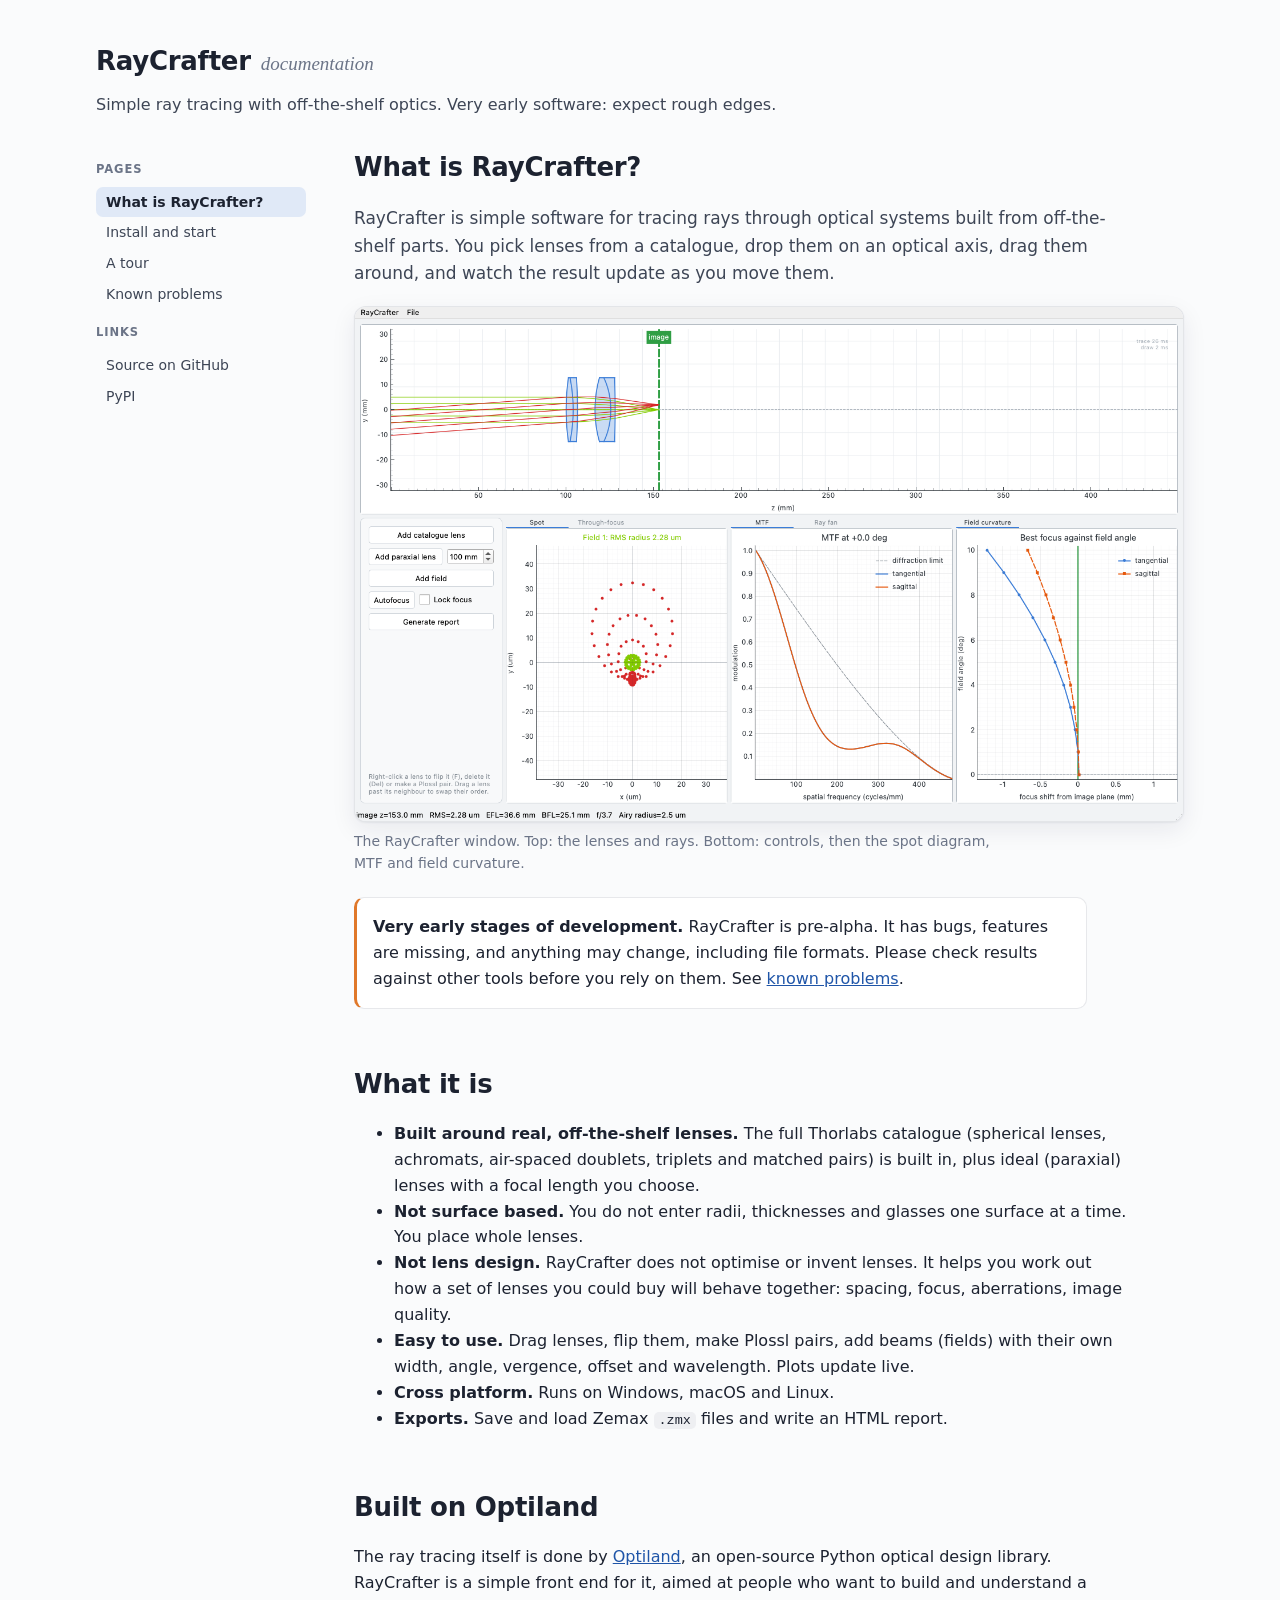
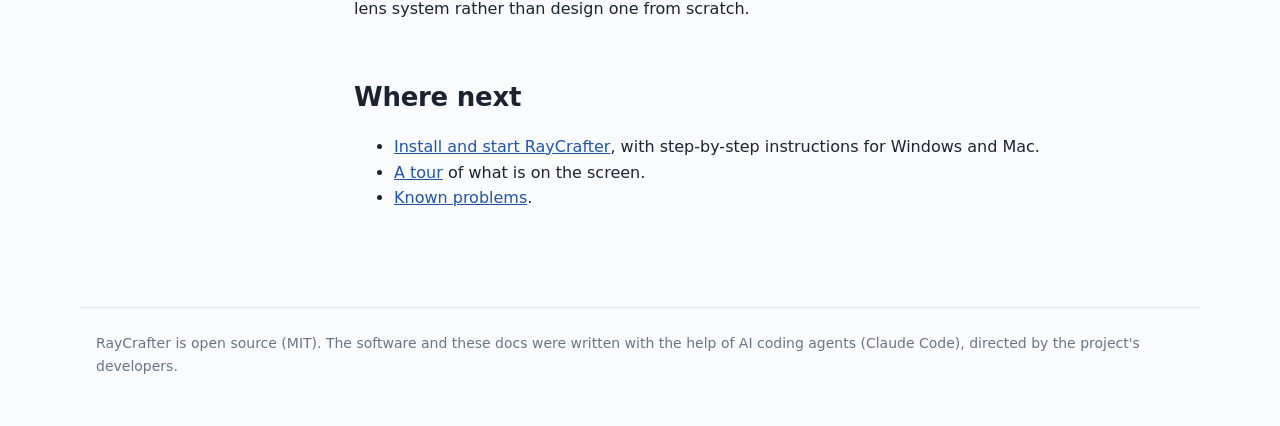
==== index.html @ bbc41669 "Initial documentation site: overview, install, tour, known problems Co-Authored-By: Claude Sonnet 5." ====
<!doctype html>
<html lang="en">
<head>
<meta charset="utf-8">
<meta name="viewport" content="width=device-width, initial-scale=1">
<title>What is RayCrafter? · RayCrafter docs</title>
<meta name="description" content="RayCrafter is simple, cross-platform software for ray tracing with off-the-shelf lenses.">
<link rel="stylesheet" href="style.css">
</head>
<body>
<header>
  <div class="brand"><b>RayCrafter</b><span>documentation</span></div>
  <p>Simple ray tracing with off-the-shelf optics. Very early software: expect rough edges.</p>
</header>
<div class="wrap">
<nav>
  <b>Pages</b>
  <a href="index.html" class="here">What is RayCrafter?</a>
  <a href="install.html">Install and start</a>
  <a href="tour.html">A tour</a>
  <a href="known-problems.html">Known problems</a>
  <b>Links</b>
  <a href="https://github.com/raycrafter-optical-design/raycrafter">Source on GitHub</a>
  <a href="https://pypi.org/project/raycrafter/">PyPI</a>
</nav>
<main>
<h2 style="margin-top:10px">What is RayCrafter?</h2>
<p class="lead">RayCrafter is simple software for tracing rays through optical systems built from off-the-shelf
parts. You pick lenses from a catalogue, drop them on an optical axis, drag them around, and watch the
result update as you move them.</p>
<figure><a href="img/main-window.png" title="Open full size"><img src="img/main-window.png" alt="The RayCrafter window: a side view of two lenses with rays, and spot, MTF and field curvature plots below"></a><figcaption>The RayCrafter window. Top: the lenses and rays. Bottom: controls, then the spot diagram, MTF and field curvature.</figcaption></figure>

<div class="note warn"><p><b>Very early stages of development.</b> RayCrafter is pre-alpha. It has bugs, features are
missing, and anything may change, including file formats. Please check results against other tools before you
rely on them. See <a href="known-problems.html">known problems</a>.</p></div>

<h2>What it is</h2>
<ul>
  <li><b>Built around real, off-the-shelf lenses.</b> The full Thorlabs catalogue (spherical lenses, achromats,
      air-spaced doublets, triplets and matched pairs) is built in, plus ideal (paraxial) lenses with a focal length you choose.</li>
  <li><b>Not surface based.</b> You do not enter radii, thicknesses and glasses one surface at a time. You place whole lenses.</li>
  <li><b>Not lens design.</b> RayCrafter does not optimise or invent lenses. It helps you work out how a set of lenses
      you could buy will behave together: spacing, focus, aberrations, image quality.</li>
  <li><b>Easy to use.</b> Drag lenses, flip them, make Plossl pairs, add beams (fields) with their own width, angle,
      vergence, offset and wavelength. Plots update live.</li>
  <li><b>Cross platform.</b> Runs on Windows, macOS and Linux.</li>
  <li><b>Exports.</b> Save and load Zemax <code>.zmx</code> files and write an HTML report.</li>
</ul>

<h2>Built on Optiland</h2>
<p>The ray tracing itself is done by <a href="https://github.com/HarrisonKramer/optiland">Optiland</a>, an open-source
Python optical design library. RayCrafter is a simple front end for it, aimed at people who want to
build and understand a lens system rather than design one from scratch.</p>

<h2>Where next</h2>
<ul>
  <li><a href="install.html">Install and start RayCrafter</a>, with step-by-step instructions for Windows and Mac.</li>
  <li><a href="tour.html">A tour</a> of what is on the screen.</li>
  <li><a href="known-problems.html">Known problems</a>.</li>
</ul>
</main>
</div>
<footer>RayCrafter is open source (MIT). The software and these docs were written with the help of AI coding agents (Claude Code), directed by the project's developers.</footer>
</body>
</html>
---- style.css ----
/* Shared style for the RayCrafter docs. Modelled on the RayMan guide. */
:root {
  --bg: #fafbfc; --surface: #ffffff; --text: #1c2230; --soft: #3d4555; --dim: #6b7487;
  --line: rgba(20, 30, 60, 0.10); --accent: #2f6fd0; --accent-ink: #1f55a8; --accent-soft: rgba(47, 111, 208, 0.12);
  --code: rgba(20, 30, 60, 0.05); --shadow: 0 1px 2px rgba(20, 30, 60, 0.06), 0 8px 24px rgba(20, 30, 60, 0.08);
}
@media (prefers-color-scheme: dark) {
  :root {
    --bg: #060913; --surface: #0c1122; --text: #e6ebf7; --soft: #c3cbdc; --dim: #8f9bb8;
    --line: rgba(255, 255, 255, 0.09); --accent: #6fa4f0; --accent-ink: #8db8f5; --accent-soft: rgba(111, 164, 240, 0.14);
    --code: rgba(255, 255, 255, 0.06); --shadow: 0 1px 2px rgba(0, 0, 0, 0.3), 0 10px 30px rgba(0, 0, 0, 0.4);
  }
}
* { box-sizing: border-box; }
html { scroll-behavior: smooth; }
body { margin: 0; background: var(--bg); color: var(--text); font: 16px/1.62 system-ui, -apple-system, "Segoe UI", sans-serif; }
.wrap { max-width: 1120px; margin: 0 auto; padding: 0 16px; display: grid; grid-template-columns: 210px minmax(0, 1fr); gap: 48px; }
header { max-width: 1120px; margin: 0 auto; padding: 40px 16px 8px; }
header .brand { display: flex; align-items: baseline; gap: 10px; }
header .brand b { font-size: 26px; letter-spacing: -0.01em; }
header .brand span { font: italic 19px Georgia, "Times New Roman", serif; color: var(--dim); }
header p { color: var(--soft); max-width: 70ch; margin: 10px 0 0; }
nav { position: sticky; top: 24px; align-self: start; padding-top: 34px; font-size: 14px; }
nav b { display: block; font-size: 11.5px; letter-spacing: .08em; text-transform: uppercase; color: var(--dim); margin: 14px 0 8px; }
nav b:first-child { margin-top: 0; }
nav a { display: block; color: var(--soft); text-decoration: none; padding: 4px 10px; border-radius: 7px; }
nav a:hover { background: var(--accent-soft); color: var(--text); }
nav a.here { background: var(--accent-soft); color: var(--text); font-weight: 600; }
main { min-width: 0; padding-bottom: 80px; }
a { color: var(--accent-ink); }
h2 { font-size: 26px; letter-spacing: -0.01em; margin: 44px 0 6px; padding-top: 10px; }
h3 { font-size: 18px; margin: 28px 0 4px; }
p, li { max-width: 72ch; }
.lead { color: var(--soft); font-size: 17px; }
figure { margin: 18px 0 22px; }
figure a { display: block; }
figure img { display: block; width: 100%; height: auto; border-radius: 12px; border: 1px solid var(--line); box-shadow: var(--shadow); background: #fafbfc; }
figure.small img { max-width: 480px; }
figcaption { font-size: 14px; color: var(--dim); margin-top: 8px; max-width: 72ch; }
.steps { counter-reset: s; padding: 0; list-style: none; }
.steps > li { counter-increment: s; position: relative; padding-left: 38px; margin: 12px 0; }
.steps > li::before { content: counter(s); position: absolute; left: 0; top: 1px; width: 26px; height: 26px; border-radius: 50%;
  background: var(--accent-soft); color: var(--accent-ink); font-weight: 650; font-size: 14px; display: grid; place-items: center; }
code { font: 13.5px ui-monospace, SFMono-Regular, Menlo, monospace; background: var(--code); padding: 1px 5px; border-radius: 5px; }
pre { background: var(--code); border: 1px solid var(--line); border-radius: 10px; padding: 12px 14px; overflow-x: auto; max-width: 100%; }
pre code { background: none; padding: 0; font-size: 13px; line-height: 1.5; }
.note { background: var(--surface); border: 1px solid var(--line); border-left: 3px solid var(--accent); border-radius: 10px; padding: 12px 16px; margin: 18px 0; max-width: 72ch; }
.note p { margin: 4px 0; }
.note.warn { border-left-color: #e0782a; }
.problems { padding-left: 20px; }
.problems li { margin: 12px 0; }
footer { max-width: 1120px; margin: 0 auto; padding: 24px 16px 48px; color: var(--dim); font-size: 14px; border-top: 1px solid var(--line); }
@media (max-width: 800px) { .wrap { grid-template-columns: 1fr; gap: 0; } nav { position: static; padding-top: 12px; } }
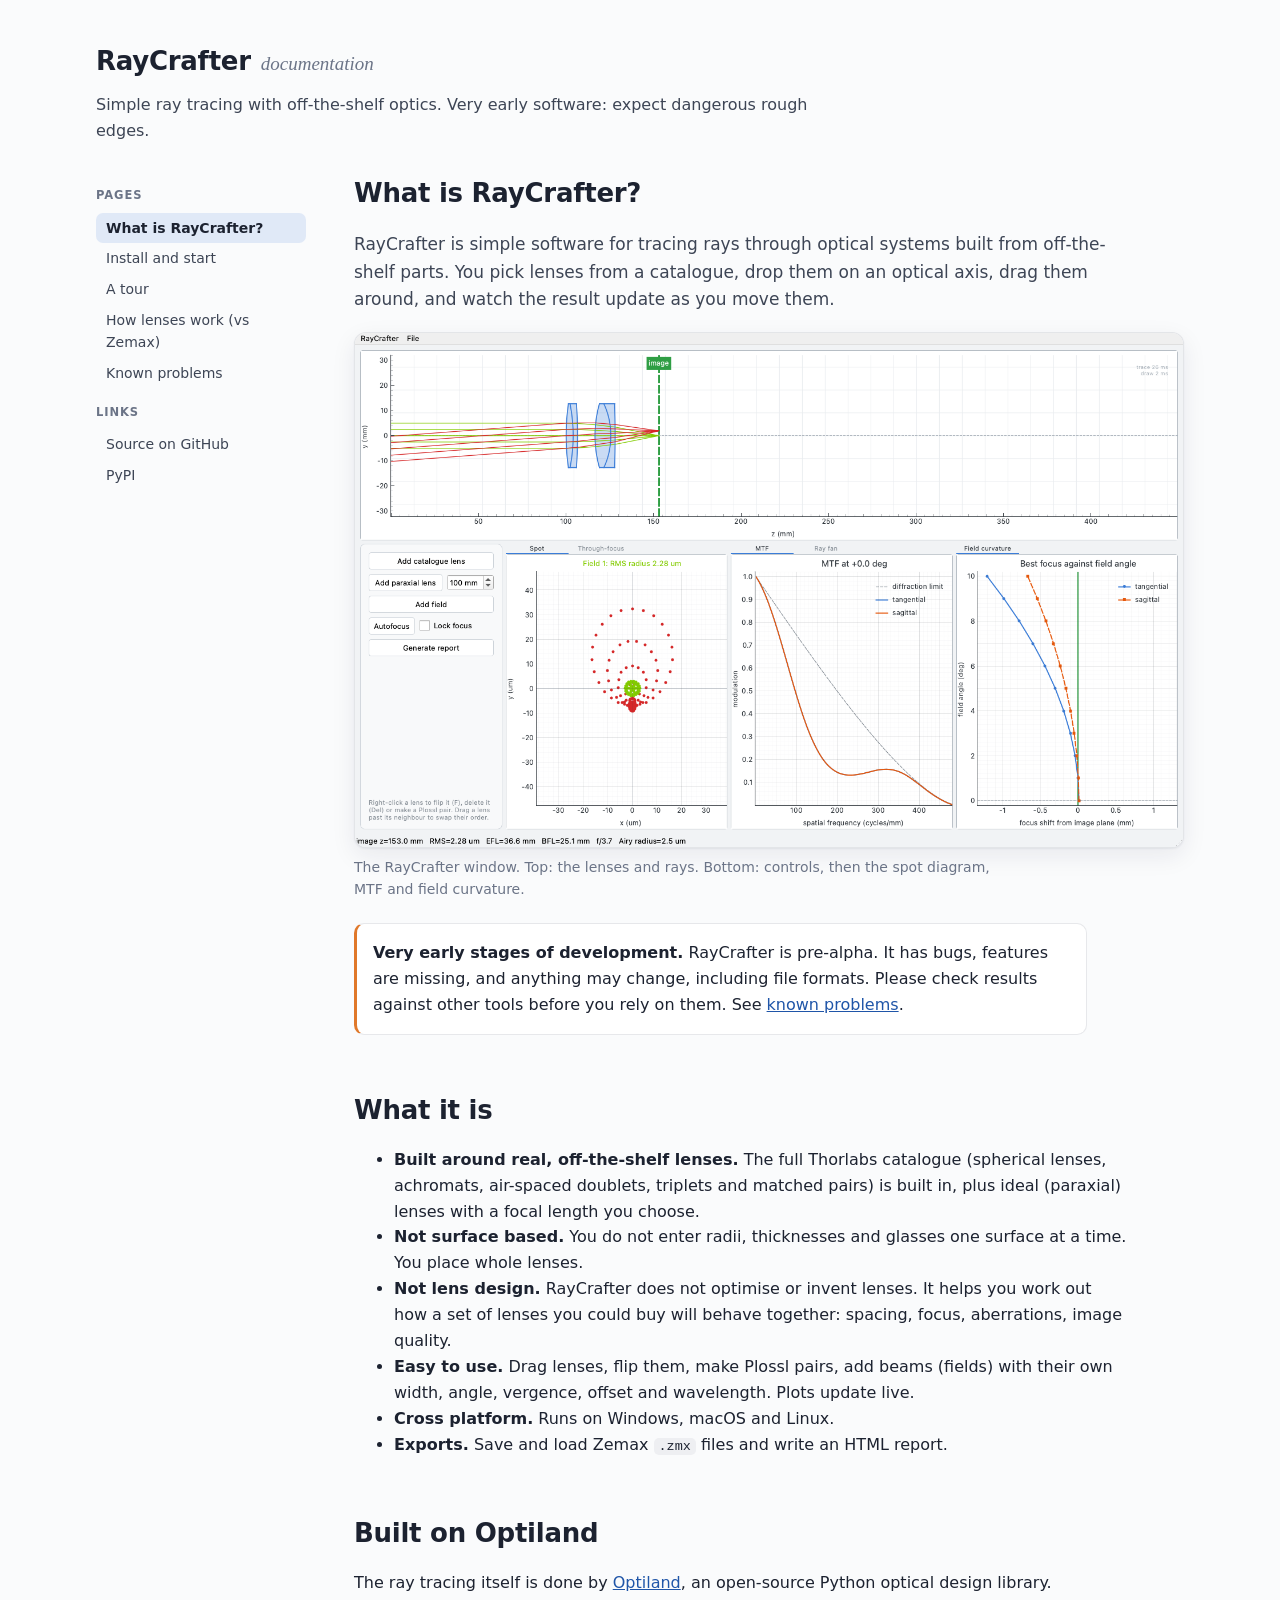
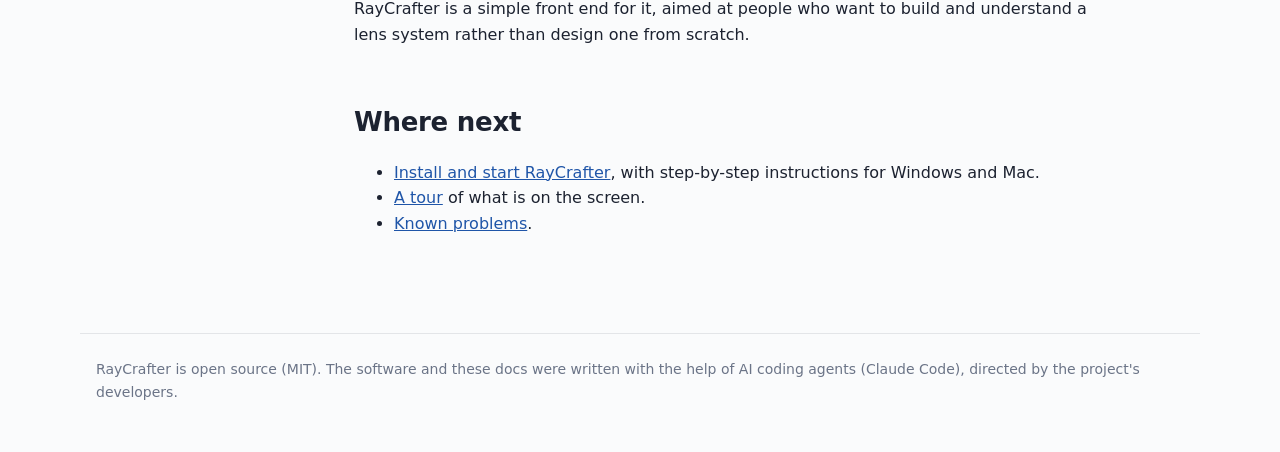
==== commit c17dab74: "add notes on differences to Zemax" ====
--- a/index.html
+++ b/index.html
@@ -10,7 +10,7 @@
 <body>
 <header>
   <div class="brand"><b>RayCrafter</b><span>documentation</span></div>
-  <p>Simple ray tracing with off-the-shelf optics. Very early software: expect rough edges.</p>
+  <p>Simple ray tracing with off-the-shelf optics. Very early software: expect dangerous rough edges.</p>
 </header>
 <div class="wrap">
 <nav>
@@ -18,6 +18,7 @@
   <a href="index.html" class="here">What is RayCrafter?</a>
   <a href="install.html">Install and start</a>
   <a href="tour.html">A tour</a>
+  <a href="lens-model.html">How lenses work (vs Zemax)</a>
   <a href="known-problems.html">Known problems</a>
   <b>Links</b>
   <a href="https://github.com/raycrafter-optical-design/raycrafter">Source on GitHub</a>
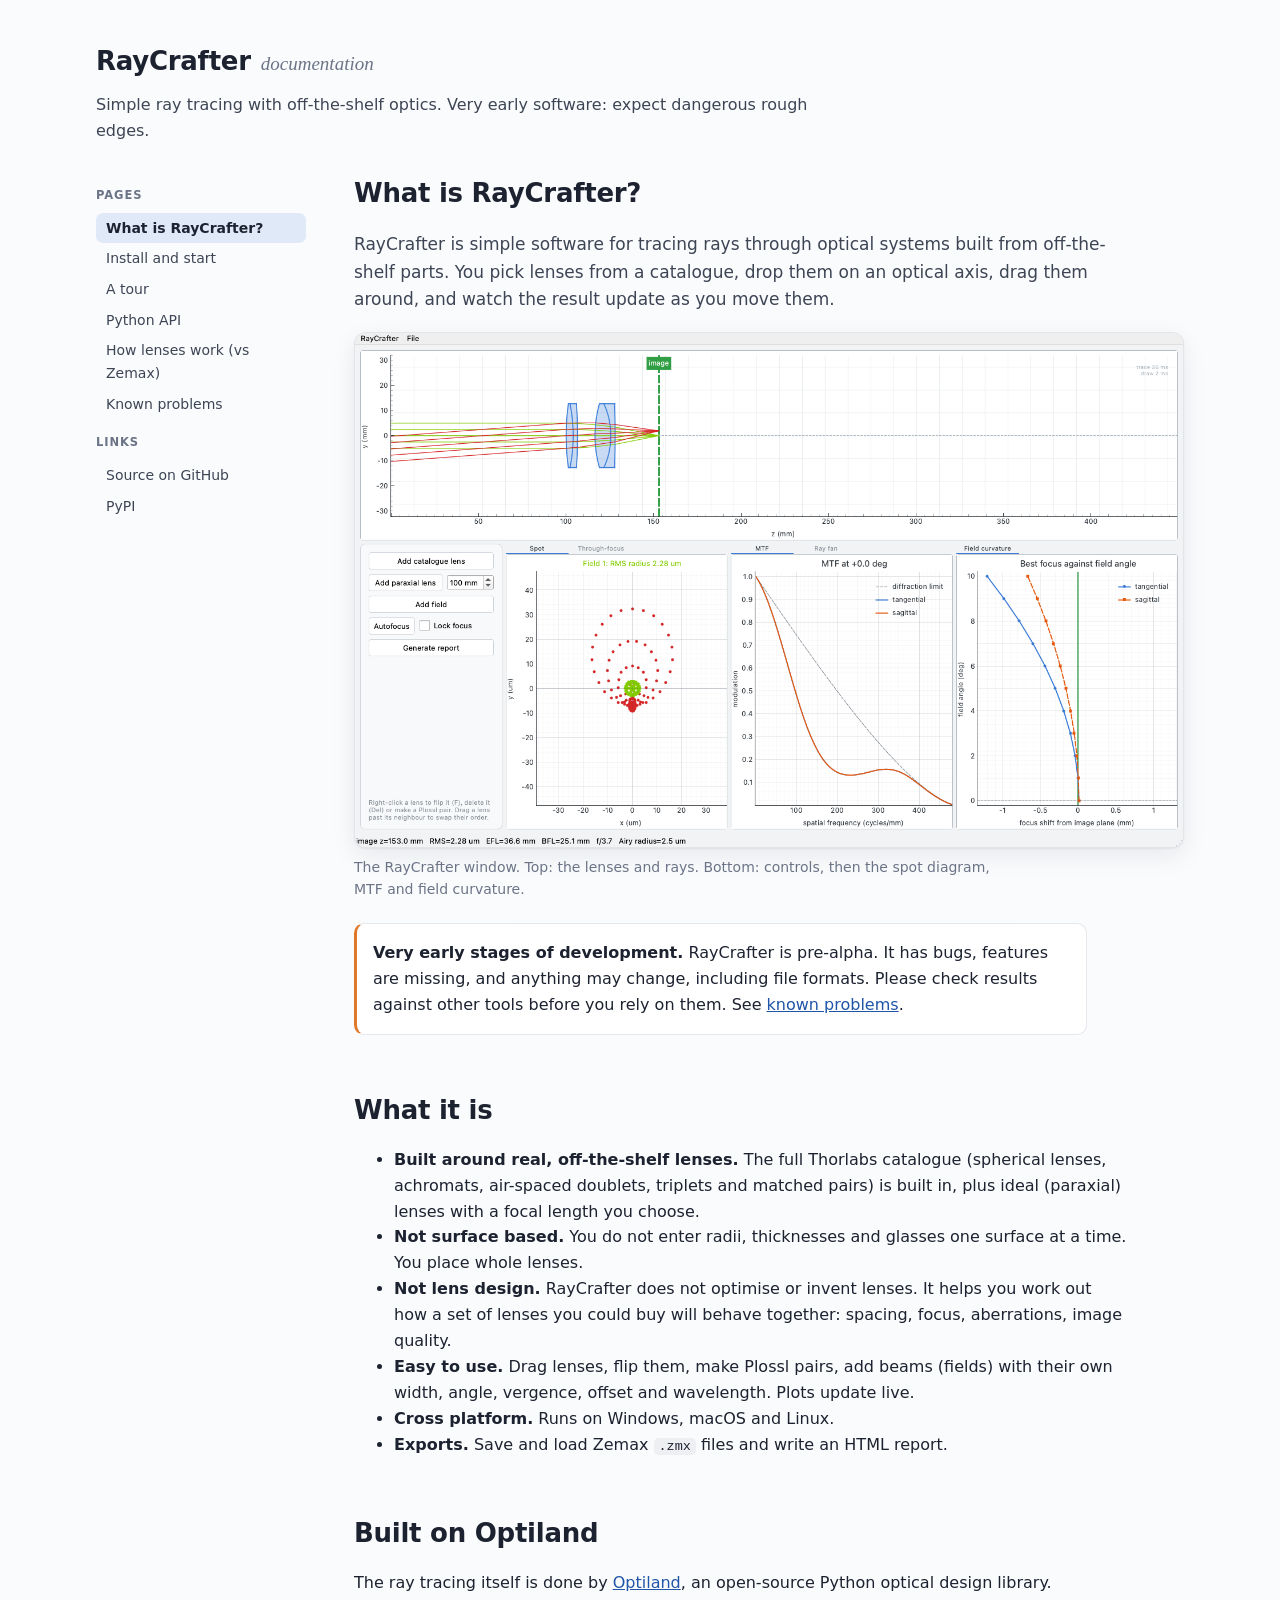
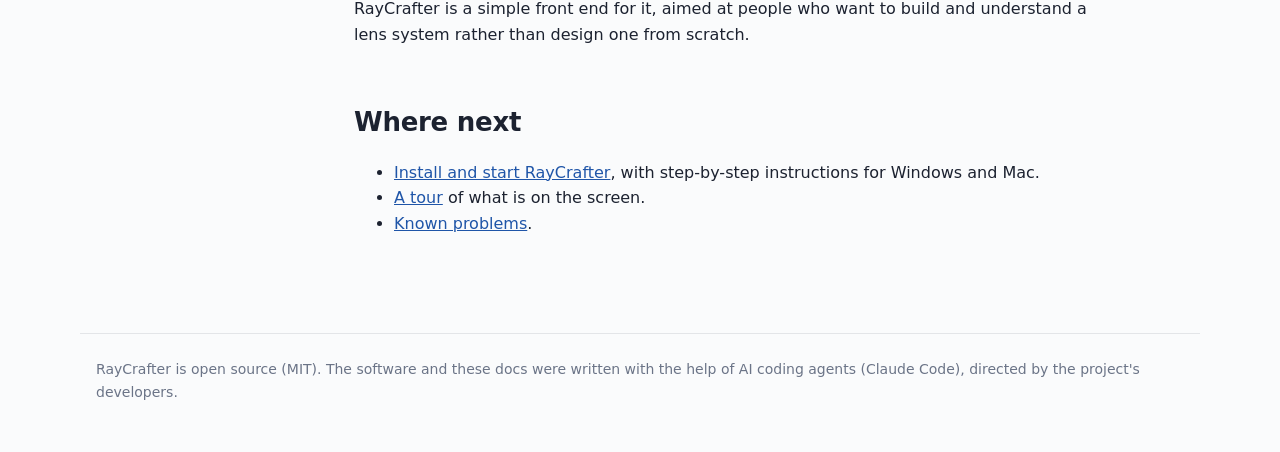
==== commit bd37dc7d: "Add a Python API page with IPython examples and pictures (#2) Co-Authored-By: Claude Sonnet 5.5 <nor" ====
--- a/index.html
+++ b/index.html
@@ -18,6 +18,7 @@
   <a href="index.html" class="here">What is RayCrafter?</a>
   <a href="install.html">Install and start</a>
   <a href="tour.html">A tour</a>
+  <a href="python-api.html">Python API</a>
   <a href="lens-model.html">How lenses work (vs Zemax)</a>
   <a href="known-problems.html">Known problems</a>
   <b>Links</b>
--- a/style.css
+++ b/style.css
@@ -51,3 +51,10 @@
 .problems li { margin: 12px 0; }
 footer { max-width: 1120px; margin: 0 auto; padding: 24px 16px 48px; color: var(--dim); font-size: 14px; border-top: 1px solid var(--line); }
 @media (max-width: 800px) { .wrap { grid-template-columns: 1fr; gap: 0; } nav { position: static; padding-top: 12px; } }
+pre.ipython .in { color: #2e8b45; font-weight: 650; }
+pre.ipython .out { color: #c4442f; font-weight: 650; }
+.table { overflow-x: auto; }
+table { border-collapse: collapse; font-size: 14.5px; width: 100%; }
+th, td { text-align: left; vertical-align: top; padding: 6px 10px; border-bottom: 1px solid var(--line); }
+th { padding-top: 18px; }
+pre.ipython code { white-space: pre-wrap; overflow-wrap: anywhere; }
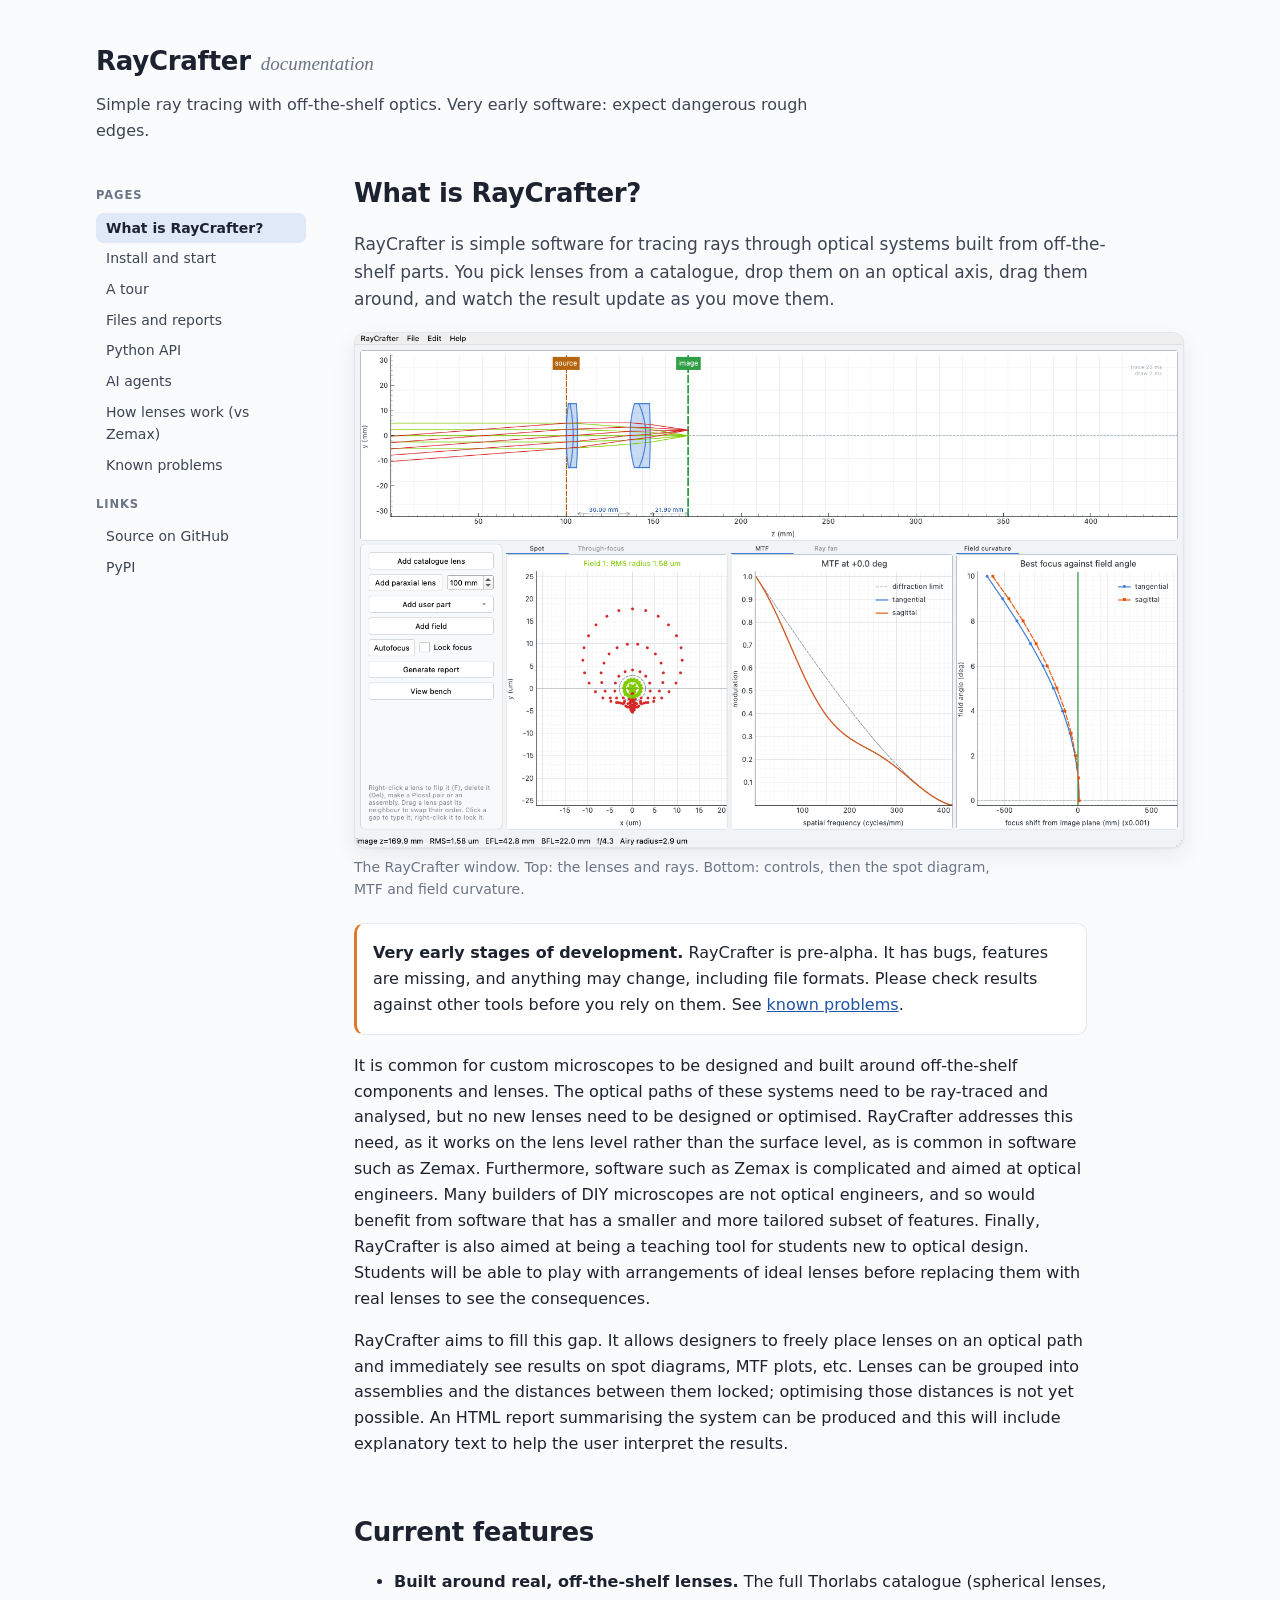
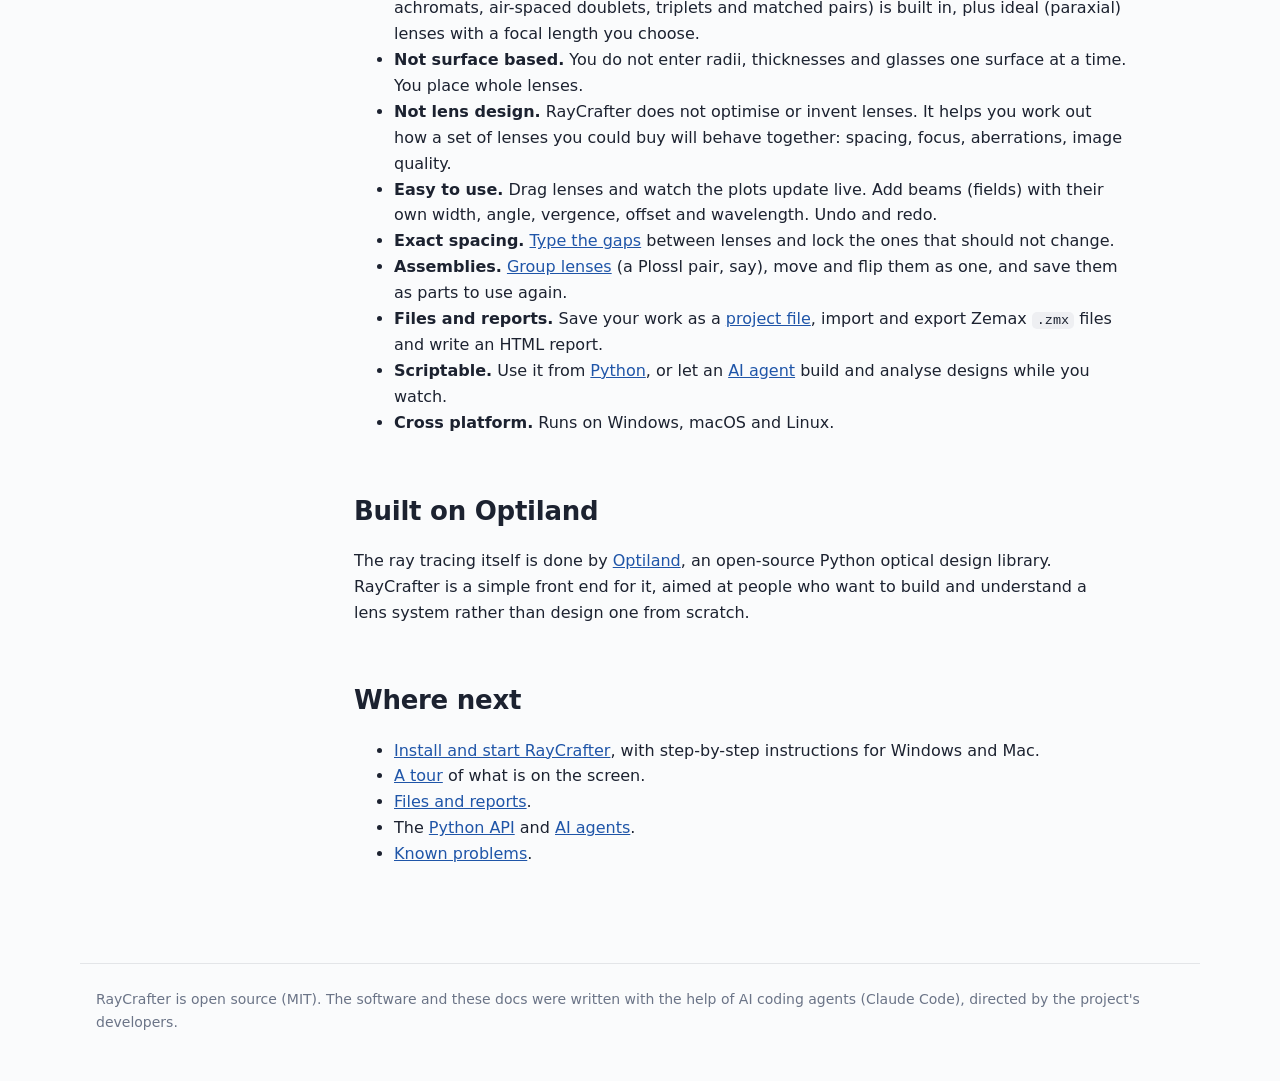
==== commit 1e5d5d63: "describe release 0.0.4" ====
--- a/index.html
+++ b/index.html
@@ -18,7 +18,9 @@
   <a href="index.html" class="here">What is RayCrafter?</a>
   <a href="install.html">Install and start</a>
   <a href="tour.html">A tour</a>
+  <a href="files.html">Files and reports</a>
   <a href="python-api.html">Python API</a>
+  <a href="agents.html">AI agents</a>
   <a href="lens-model.html">How lenses work (vs Zemax)</a>
   <a href="known-problems.html">Known problems</a>
   <b>Links</b>
@@ -36,17 +38,40 @@
 missing, and anything may change, including file formats. Please check results against other tools before you
 rely on them. See <a href="known-problems.html">known problems</a>.</p></div>
 
-<h2>What it is</h2>
+<p>
+  It is common for custom microscopes to be designed and built around off-the-shelf components and lenses.
+  The optical paths of these systems need to be ray-traced and analysed, but no new lenses need to be designed or optimised.
+  RayCrafter addresses this need, as it works on the lens level rather than the surface level, as is common in software such as Zemax.
+  Furthermore, software such as Zemax is complicated and aimed at optical engineers.
+  Many builders of DIY microscopes are not optical engineers, and so would benefit from software that has a smaller and more tailored subset of features.
+  Finally, RayCrafter is also aimed at being a teaching tool for students new to optical design.
+  Students will be able to play with arrangements of ideal lenses before replacing them with real lenses to see the consequences.
+</p>
+
+<p>
+  RayCrafter aims to fill this gap.
+  It allows designers to freely place lenses on an optical path and immediately see results on spot diagrams, MTF plots, etc.
+  Lenses can be grouped into assemblies and the distances between them locked; optimising those distances is not yet possible.
+  An HTML report summarising the system can be produced and this will include explanatory text to help the user interpret the results.
+</p>
+
+<h2>Current features</h2>
 <ul>
   <li><b>Built around real, off-the-shelf lenses.</b> The full Thorlabs catalogue (spherical lenses, achromats,
       air-spaced doublets, triplets and matched pairs) is built in, plus ideal (paraxial) lenses with a focal length you choose.</li>
   <li><b>Not surface based.</b> You do not enter radii, thicknesses and glasses one surface at a time. You place whole lenses.</li>
   <li><b>Not lens design.</b> RayCrafter does not optimise or invent lenses. It helps you work out how a set of lenses
       you could buy will behave together: spacing, focus, aberrations, image quality.</li>
-  <li><b>Easy to use.</b> Drag lenses, flip them, make Plossl pairs, add beams (fields) with their own width, angle,
-      vergence, offset and wavelength. Plots update live.</li>
+  <li><b>Easy to use.</b> Drag lenses and watch the plots update live. Add beams (fields) with their own width, angle,
+      vergence, offset and wavelength. Undo and redo.</li>
+  <li><b>Exact spacing.</b> <a href="tour.html#gaps">Type the gaps</a> between lenses and lock the ones that should not change.</li>
+  <li><b>Assemblies.</b> <a href="tour.html#assemblies">Group lenses</a> (a Plossl pair, say), move and flip them as one, and
+      save them as parts to use again.</li>
+  <li><b>Files and reports.</b> Save your work as a <a href="files.html">project file</a>, import and export Zemax
+      <code>.zmx</code> files and write an HTML report.</li>
+  <li><b>Scriptable.</b> Use it from <a href="python-api.html">Python</a>, or let an <a href="agents.html">AI agent</a>
+      build and analyse designs while you watch.</li>
   <li><b>Cross platform.</b> Runs on Windows, macOS and Linux.</li>
-  <li><b>Exports.</b> Save and load Zemax <code>.zmx</code> files and write an HTML report.</li>
 </ul>
 
 <h2>Built on Optiland</h2>
@@ -58,6 +83,8 @@
 <ul>
   <li><a href="install.html">Install and start RayCrafter</a>, with step-by-step instructions for Windows and Mac.</li>
   <li><a href="tour.html">A tour</a> of what is on the screen.</li>
+  <li><a href="files.html">Files and reports</a>.</li>
+  <li>The <a href="python-api.html">Python API</a> and <a href="agents.html">AI agents</a>.</li>
   <li><a href="known-problems.html">Known problems</a>.</li>
 </ul>
 </main>
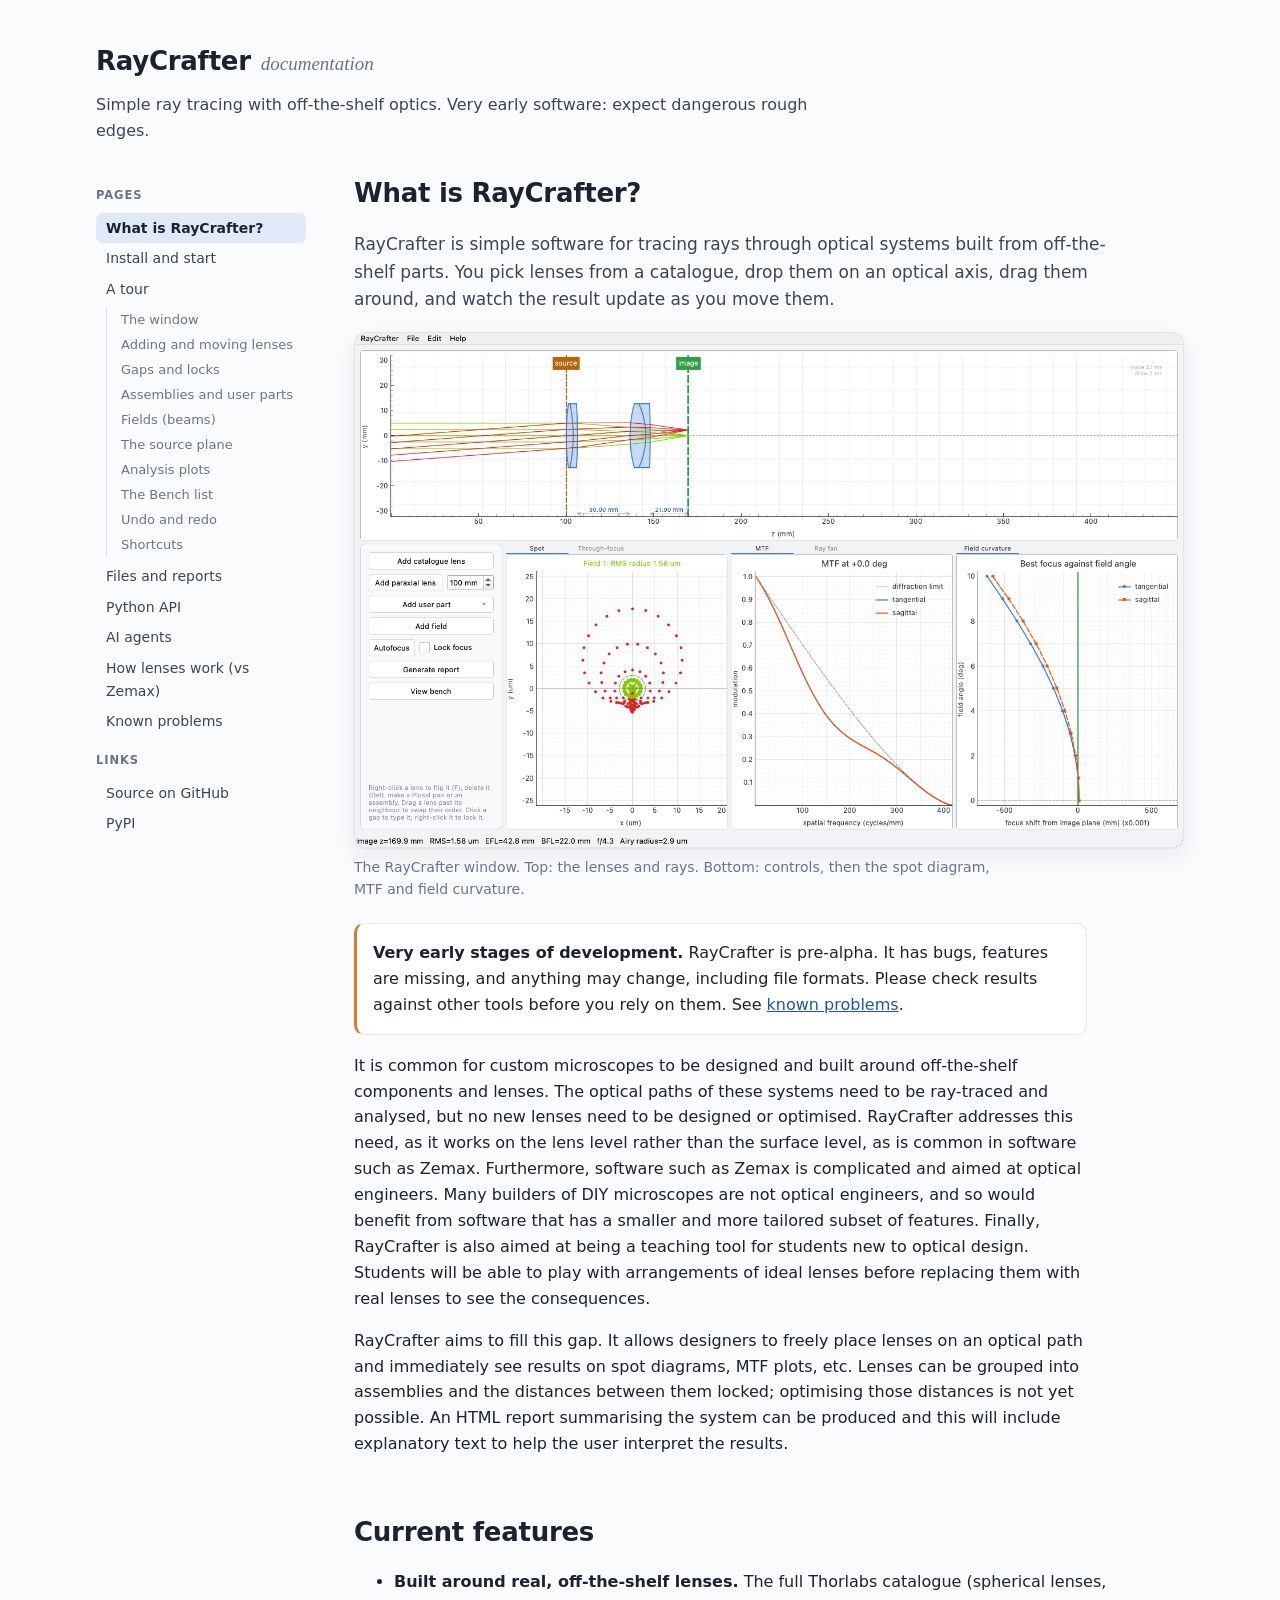
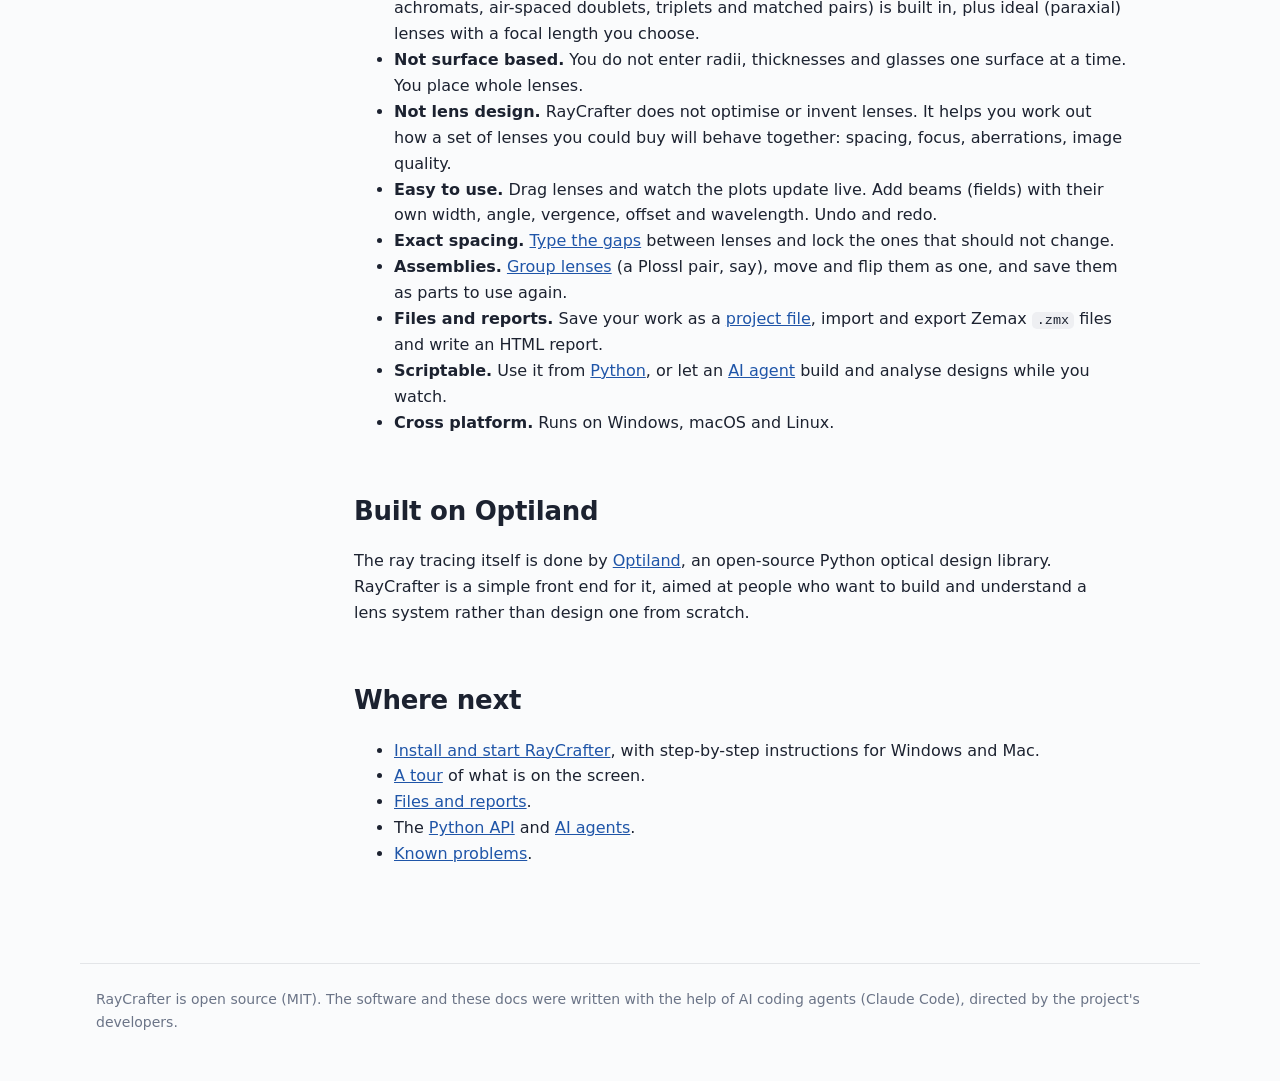
==== commit 6f60bd6d: "reorg" ====
--- a/index.html
+++ b/index.html
@@ -18,6 +18,18 @@
   <a href="index.html" class="here">What is RayCrafter?</a>
   <a href="install.html">Install and start</a>
   <a href="tour.html">A tour</a>
+  <div class="sub">
+    <a href="tour.html#window">The window</a>
+    <a href="tour.html#lenses">Adding and moving lenses</a>
+    <a href="tour.html#gaps">Gaps and locks</a>
+    <a href="tour.html#assemblies">Assemblies and user parts</a>
+    <a href="tour.html#fields">Fields (beams)</a>
+    <a href="tour.html#source">The source plane</a>
+    <a href="tour.html#analysis">Analysis plots</a>
+    <a href="tour.html#bench">The Bench list</a>
+    <a href="tour.html#undo">Undo and redo</a>
+    <a href="tour.html#keys">Shortcuts</a>
+  </div>
   <a href="files.html">Files and reports</a>
   <a href="python-api.html">Python API</a>
   <a href="agents.html">AI agents</a>
--- a/style.css
+++ b/style.css
@@ -20,12 +20,15 @@
 header .brand b { font-size: 26px; letter-spacing: -0.01em; }
 header .brand span { font: italic 19px Georgia, "Times New Roman", serif; color: var(--dim); }
 header p { color: var(--soft); max-width: 70ch; margin: 10px 0 0; }
-nav { position: sticky; top: 24px; align-self: start; padding-top: 34px; font-size: 14px; }
+nav { position: sticky; top: 24px; align-self: start; padding-top: 34px; font-size: 14px;
+  max-height: calc(100vh - 24px); overflow-y: auto; }
 nav b { display: block; font-size: 11.5px; letter-spacing: .08em; text-transform: uppercase; color: var(--dim); margin: 14px 0 8px; }
 nav b:first-child { margin-top: 0; }
 nav a { display: block; color: var(--soft); text-decoration: none; padding: 4px 10px; border-radius: 7px; }
 nav a:hover { background: var(--accent-soft); color: var(--text); }
 nav a.here { background: var(--accent-soft); color: var(--text); font-weight: 600; }
+nav .sub { margin: 2px 0 4px 10px; border-left: 1px solid var(--line); padding-left: 4px; }
+nav .sub a { font-size: 13px; color: var(--dim); padding: 2px 10px; }
 main { min-width: 0; padding-bottom: 80px; }
 a { color: var(--accent-ink); }
 h2 { font-size: 26px; letter-spacing: -0.01em; margin: 44px 0 6px; padding-top: 10px; }
@@ -50,7 +53,8 @@
 .problems { padding-left: 20px; }
 .problems li { margin: 12px 0; }
 footer { max-width: 1120px; margin: 0 auto; padding: 24px 16px 48px; color: var(--dim); font-size: 14px; border-top: 1px solid var(--line); }
-@media (max-width: 800px) { .wrap { grid-template-columns: 1fr; gap: 0; } nav { position: static; padding-top: 12px; } }
+@media (max-width: 800px) { .wrap { grid-template-columns: 1fr; gap: 0; } nav { position: static; max-height: none; padding-top: 12px; }
+  nav .sub { display: flex; flex-wrap: wrap; } }
 pre.ipython .in { color: #2e8b45; font-weight: 650; }
 pre.ipython .out { color: #c4442f; font-weight: 650; }
 .table { overflow-x: auto; }
